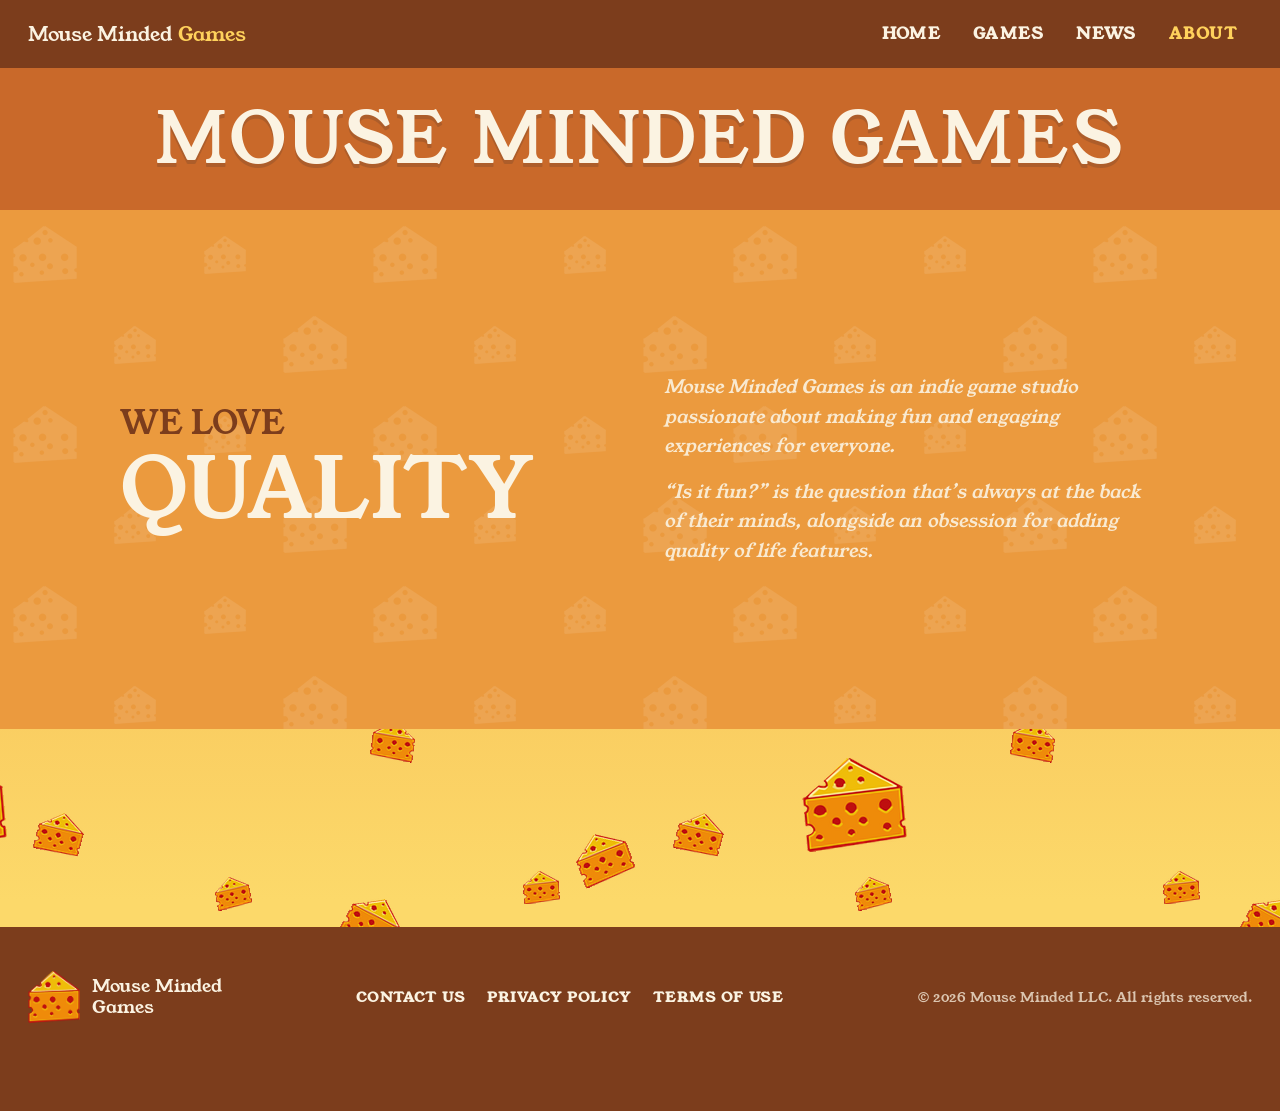
==== about.html @ b894a7b5 "Updated website updated website layout, text, etc." ====
<!doctype html>
<html lang="en">
<head>
  <meta charset="utf-8">
  <meta name="viewport" content="width=device-width, initial-scale=1">
  <title>About — Mouse Minded Games</title>
  <meta name="description" content="Mouse Minded Games — indie game studio.">
  <link rel="icon" href="img/favicon.png" type="image/png">
  <link rel="preload" href="fonts/YoungSerif-Regular.woff2" as="font" type="font/woff2" crossorigin>
  <link rel="stylesheet" href="css/style.css">
</head>
<body class="inner">
  <!-- Background: gradient + two cheese layers (back moves slower than front) -->
  <div class="bg-gradient" aria-hidden="true"></div>
  <div class="bg-layer cheese-back"  data-speed="0.15" data-mouse="6"  aria-hidden="true"></div>
  <div class="bg-layer cheese-front" data-speed="0.4"  data-mouse="18" aria-hidden="true"></div>

  <!-- Top bar -->
  <header class="site-header">
    <div class="header-inner">
      <a class="brand" href="index.html">Mouse Minded <em>Games</em></a>
      <nav class="site-nav" aria-label="Main">
        <a href="index.html">Home</a>
        <a href="games.html">Games</a>
        <a href="news.html">News</a>
        <a href="about.html" aria-current="page">About</a>
      </nav>
    </div>
  </header>

  <main id="top">
    <!-- Page title band (solid) -->
    <section class="band band-solid band-title">
      <div class="wrap"><h1 class="page-title">Mouse Minded Games</h1></div>
    </section>

    <!-- Description band (stamped): big statement + copy -->
    <section class="band band-stamp band-stamped band-grow">
      <div class="wrap about-grid">
        <h2 class="big-statement"><small>We love</small><span>quality</span></h2>
        <div class="about-copy">
          <p>Mouse Minded Games is an indie game studio passionate about making fun and engaging experiences for everyone.</p>
          <p>&ldquo;Is it fun?&rdquo; is the question that&rsquo;s always at the back of their minds, alongside an obsession for adding quality of life features.</p>
        </div>
      </div>
    </section>

    <!-- Open space: background cheese shows through -->
    <div class="dead-space" aria-hidden="true"></div>
  </main>

  <!-- Bottom bar -->
  <footer class="site-footer">
    <div class="footer-inner">
      <a class="footer-brand" href="index.html">
        <img src="img/cheese.png" alt="" width="52" height="52">
        <span>Mouse Minded<br>Games</span>
      </a>
      <nav class="footer-links" aria-label="Footer">
        <a href="#" class="dead-link" aria-disabled="true">Contact Us</a>
        <a href="#" class="dead-link" aria-disabled="true">Privacy Policy</a>
        <a href="#" class="dead-link" aria-disabled="true">Terms of Use</a>
      </nav>
      <p class="copyright">&copy; <span id="year">2026</span> Mouse Minded LLC. All rights reserved.</p>
    </div>
  </footer>

  <script src="js/main.js"></script>
</body>
</html>
---- css/style.css ----
/* ---------- Font ---------- */
@font-face {
  font-family: "Young Serif";
  src: url("../fonts/YoungSerif-Regular.woff2") format("woff2");
  font-weight: 400;
  font-display: swap;
}

/* ---------- Theme (edit colors here) ---------- */
:root {
  /* primaries (warm cheese tones) */
  --white:  #fbf3e2;   /* bone white */
  --gold:   #ffd25c;   /* gouda gold */
  --orange: #f29a38;   /* cheddar */
  --red:    #d4562e;   /* rind red */
  /* contrast */
  --cream:  #fff4d6;   /* panel fill (butter cream) */
  --maroon: #5a2d14;   /* text on cream */
  --brown:  #8a4820;
  --soft-text: #9a7154;   /* muted brown for descriptions */
  --rust:   #7c3d1c;   /* top + bottom bars (toasted crust) */
  --clay:   #c9692a;   /* logo + info bands (aged cheddar) */
  --brick:  #eb9a3e;   /* coming soon band (golden cheddar) */

  /* background gradient: top -> bottom */
  --grad-top:    #f2a05c;
  --grad-mid:    #f7bd55;
  --grad-bottom: #fcd96a;

  /* band colors */
  --band-logo:   var(--clay);
  --band-coming: var(--brick);
  --band-info:   var(--clay);
  --stamp-opacity: 0.1;   /* cheese pattern inside the Coming Soon band */

  /* spacing */
  --top-space: var(--dead-space);  /* open space under the top bar (matches the bottom) */
  --dead-space: 22vh;     /* open space above the bottom bar */

  --radius: 18px;
  --max: 1080px;
  --font: "Young Serif", Georgia, serif;
}

* { box-sizing: border-box; }
html { scroll-behavior: smooth; }
body {
  margin: 0;
  min-height: 100vh;
  display: flex;
  flex-direction: column;
  background: var(--grad-bottom);
  color: var(--white);
  font-family: var(--font);
  line-height: 1.6;
}
a { color: inherit; }
img { max-width: 100%; height: auto; display: block; }
.wrap { width: 100%; max-width: var(--max); margin: 0 auto; padding: 0 20px; }

/* ---------- Background ---------- */
.bg-gradient {
  position: fixed;
  inset: 0;
  z-index: -3;
  background: linear-gradient(to bottom, var(--grad-top) 0%, var(--grad-mid) 50%, var(--grad-bottom) 100%);
}
/* Each cheese layer is a seamless tile, oversized by one tile so it can drift without showing edges. */
.bg-layer {
  position: fixed;
  inset: calc(var(--tile) * -1);
  background-repeat: repeat;
  background-size: var(--tile) var(--tile);
  will-change: transform;
  pointer-events: none;
}
.cheese-back  { --tile: 640px; z-index: -2; background-image: url("../img/cheese-back.png"); }
.cheese-front { --tile: 900px; z-index: -1; background-image: url("../img/cheese-front.png"); }

/* ---------- Header ---------- */
.site-header {
  position: sticky;
  top: 0;
  z-index: 10;
  background: var(--rust);
}
.header-inner {
  padding: 0 28px;          /* full width: brand far left, links far right */
  display: flex;
  align-items: center;
  justify-content: space-between;
  gap: 16px;
  min-height: 68px;
  flex-wrap: wrap;
}
.brand {
  display: flex;
  align-items: center;
  gap: 0.28em;
  text-decoration: none;
  font-size: 1.25rem;
  color: var(--white);
}
.brand em { font-style: normal; color: var(--gold); }
.site-nav { display: flex; gap: 4px; }
.site-nav a,
.footer-links a {
  text-transform: uppercase;
  font-weight: 700;
  letter-spacing: 0.08em;
  text-decoration: none;
}
.site-nav a {
  padding: 8px 14px;
  border-radius: 999px;
  color: var(--white);
  transition: color .15s, background .15s;
}
.site-nav a:hover { color: var(--maroon); background: var(--gold); }

/* ---------- Bands ---------- */
main { flex: 1; padding-top: var(--top-space); }
/* Inner pages: no top spacer; the description band grows by the same amount instead */
.inner main { padding-top: 0; }
.inner .band-grow {
  padding-top: calc(64px + var(--top-space) / 2);
  padding-bottom: calc(64px + var(--top-space) / 2);
}
.band {
  position: relative;
  padding: 40px 0;
}
.band-logo   { background: var(--band-logo); padding: 32px 0; }
.band-coming { background: var(--band-coming); padding: 48px 0; }
.band-info   { background: var(--band-info); }

/* Stamped cheese pattern inside a band (does not move with parallax) */
.band-stamp { isolation: isolate; }
.band-stamp::before {
  content: "";
  position: absolute;
  inset: 0;
  z-index: -1;
  background: url("../img/cheese-stamp.png") repeat;
  background-size: 360px 360px;
  opacity: var(--stamp-opacity);
}

.logo-row {
  display: flex;
  align-items: center;
  justify-content: center;
  gap: 64px;
}
.mascot { width: auto; height: 210px; flex-shrink: 0; }
.logo { width: min(640px, 100%); min-width: 0; }

/* Preview: image is scaled up to fill the masked frame (hides the blurred edges). */
.preview {
  position: relative;
  aspect-ratio: 2 / 1;
  max-width: 820px;
  margin: 0 auto;
  border-radius: var(--radius);
  overflow: hidden;
  border: 5px solid var(--gold);
  box-shadow: 0 10px 24px rgba(90, 58, 44, 0.22);
}
.preview img {
  width: 100%;
  height: 100%;
  object-fit: cover;
  transform: scale(1.12);
}

/* Logo-style text: gold gradient fill with a red outline (matches the Mouse Minded wordmark).
   The outline is drawn by ::before underneath; the gradient fill is the inner <span>. */
.cheesy-text {
  position: absolute;
  inset: 0;
  margin: 0;
  display: grid;
  place-items: center;
  font-weight: 400;
  font-size: clamp(2.2rem, 8vw, 5rem);
  line-height: 1;
}
.cheesy-text::before {
  content: attr(data-text);
  grid-area: 1 / 1;
  color: var(--red);
  /* outline = ring of shadows around the letters */
  text-shadow:
    0.045em 0.000em 0 var(--red),
    0.042em 0.017em 0 var(--red),
    0.032em 0.032em 0 var(--red),
    0.017em 0.042em 0 var(--red),
    0.000em 0.045em 0 var(--red),
    -0.017em 0.042em 0 var(--red),
    -0.032em 0.032em 0 var(--red),
    -0.042em 0.017em 0 var(--red),
    -0.045em 0.000em 0 var(--red),
    -0.042em -0.017em 0 var(--red),
    -0.032em -0.032em 0 var(--red),
    -0.017em -0.042em 0 var(--red),
    -0.000em -0.045em 0 var(--red),
    0.017em -0.042em 0 var(--red),
    0.032em -0.032em 0 var(--red),
    0.042em -0.017em 0 var(--red),
    0 0.08em 0 rgba(90, 58, 44, 0.3);
}
.cheesy-text span {
  grid-area: 1 / 1;
  position: relative;
  background: linear-gradient(to bottom, var(--orange) 15%, var(--gold) 70%);
  -webkit-background-clip: text;
  background-clip: text;
  color: transparent;
}

/* ---------- Panels ---------- */
.panel {
  background: var(--cream);
  color: var(--maroon);
  border-radius: var(--radius);
  padding: 24px 26px;
  box-shadow: 0 5px 0 rgba(90, 58, 44, 0.2);
  scroll-margin-top: 90px;
}
.panel h2 { margin: 0 0 6px; font-weight: 400; font-size: 1.5rem; color: var(--red); }
.panel p { margin: 0; color: var(--soft-text); }

.lede {
  width: fit-content;
  max-width: 100%;
  margin: 32px auto 0;
  padding: 14px 32px;
  font-size: 1.35rem;
  text-align: center;
  font-style: italic;
  color: var(--soft-text);
}

.grid { display: grid; grid-template-columns: repeat(auto-fit, minmax(240px, 1fr)); gap: 24px; }

.dead-space { height: var(--dead-space); }

/* Make the cheesy heading usable outside the preview frame */
.cheesy-text.inline { position: relative; inset: auto; }

/* ---------- Inner pages ---------- */
.band.band-title { padding: 36px 0; text-align: center; }
.page-title {
  margin: 0;
  font-weight: 400;
  font-size: clamp(2.4rem, 7vw, 4.4rem);
  line-height: 1;
  letter-spacing: 0.04em;
  text-transform: uppercase;
  color: var(--white);
  text-shadow: 0 4px 0 rgba(90, 58, 44, 0.25);
}
.band-solid { background: var(--band-info); padding: 72px 0; }
.band-stamped { background: var(--band-coming); padding: 64px 0; }

.about-grid {
  display: grid;
  grid-template-columns: minmax(0, 1fr) minmax(0, 1fr);
  gap: 48px;
  align-items: center;
}
.big-statement {
  margin: 0;
  font-weight: 400;
  text-transform: uppercase;
  line-height: 1;
  color: var(--white);
}
.big-statement small { display: block; font-size: clamp(1.4rem, 3vw, 2rem); margin-bottom: 8px; color: var(--gold); }
.big-statement span  { display: block; font-size: clamp(2.8rem, 7vw, 5.2rem); }
.band-stamped .big-statement small { color: var(--rust); }
.about-copy p { margin: 0 0 16px; font-size: 1.15rem; font-style: italic; color: var(--white); opacity: 0.9; }
.about-copy p:last-child { margin-bottom: 0; }

/* nav: highlight current page */
.site-nav a[aria-current="page"] { color: var(--gold); }
.panel h2 a { text-decoration: none; }
.panel h2 a:hover { text-decoration: underline; }
.brand, .footer-brand { text-decoration: none; }

/* ---------- Footer ---------- */
.site-footer {
  background: var(--rust);
  padding: 44px 0 88px;     /* tall tail under the links */
  font-size: 0.9rem;
}
.footer-inner {
  display: flex;
  justify-content: space-between;
  align-items: center;
  gap: 24px;
  flex-wrap: wrap;
  padding: 0 28px;          /* full width: brand far left, copyright far right */
}
.footer-brand {
  display: flex;
  align-items: center;
  gap: 12px;
  color: var(--white);
  font-size: 1.15rem;
  line-height: 1.15;
}
.footer-brand img { width: 52px; height: 52px; }
.footer-links { display: flex; gap: 22px; flex-wrap: wrap; }
.footer-links a { color: var(--white); }
.footer-links a:hover { color: var(--gold); }
.copyright { margin: 0; color: var(--white); opacity: 0.75; }

@media (max-width: 600px) {
  .header-inner { justify-content: center; padding-top: 8px; padding-bottom: 8px; }
  .footer-inner { flex-direction: column; text-align: center; padding: 0 16px; }
  .footer-links { justify-content: center; }
  .band-coming { padding: 32px 0; }
  .lede { font-size: 1.1rem; padding: 12px 22px; }
  .header-inner { padding: 8px 16px; }
  .logo-row { gap: 16px; }
  .about-grid { grid-template-columns: 1fr; gap: 28px; text-align: center; }
  .band-solid { padding: 48px 0; }
  .mascot { height: 110px; }
}
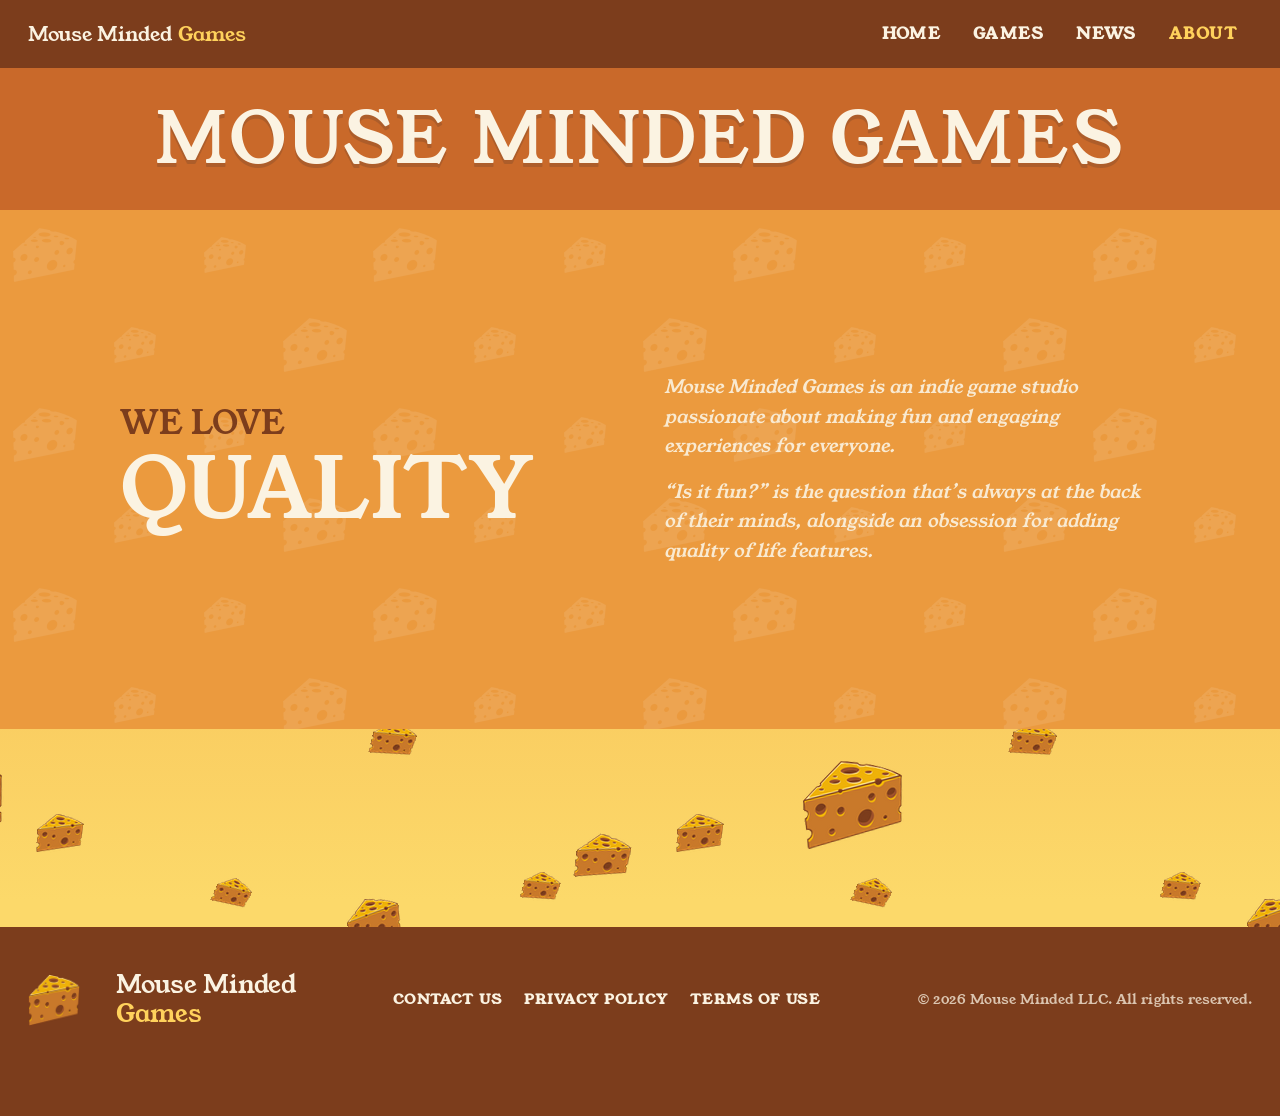
==== commit 5823cd74: "updated background updated background" ====
--- a/about.html
+++ b/about.html
@@ -5,9 +5,9 @@
   <meta name="viewport" content="width=device-width, initial-scale=1">
   <title>About — Mouse Minded Games</title>
   <meta name="description" content="Mouse Minded Games — indie game studio.">
-  <link rel="icon" href="img/favicon.png" type="image/png">
+  <link rel="icon" href="img/favicon.png?v=4" type="image/png">
   <link rel="preload" href="fonts/YoungSerif-Regular.woff2" as="font" type="font/woff2" crossorigin>
-  <link rel="stylesheet" href="css/style.css">
+  <link rel="stylesheet" href="css/style.css?v=4">
 </head>
 <body class="inner">
   <!-- Background: gradient + two cheese layers (back moves slower than front) -->
@@ -53,8 +53,8 @@
   <footer class="site-footer">
     <div class="footer-inner">
       <a class="footer-brand" href="index.html">
-        <img src="img/cheese.png" alt="" width="52" height="52">
-        <span>Mouse Minded<br>Games</span>
+        <img src="img/cheese.png?v=4" alt="" width="52" height="52">
+        <span>Mouse Minded<br><em>Games</em></span>
       </a>
       <nav class="footer-links" aria-label="Footer">
         <a href="#" class="dead-link" aria-disabled="true">Contact Us</a>
@@ -65,6 +65,6 @@
     </div>
   </footer>
 
-  <script src="js/main.js"></script>
+  <script src="js/main.js?v=4"></script>
 </body>
 </html>
--- a/css/style.css
+++ b/css/style.css
@@ -74,8 +74,8 @@
   will-change: transform;
   pointer-events: none;
 }
-.cheese-back  { --tile: 640px; z-index: -2; background-image: url("../img/cheese-back.png"); }
-.cheese-front { --tile: 900px; z-index: -1; background-image: url("../img/cheese-front.png"); }
+.cheese-back  { --tile: 640px; z-index: -2; background-image: url("../img/cheese-back.png?v=4"); }
+.cheese-front { --tile: 900px; z-index: -1; background-image: url("../img/cheese-front.png?v=4"); }
 
 /* ---------- Header ---------- */
 .site-header {
@@ -141,7 +141,7 @@
   position: absolute;
   inset: 0;
   z-index: -1;
-  background: url("../img/cheese-stamp.png") repeat;
+  background: url("../img/cheese-stamp.png?v=4") repeat;
   background-size: 360px 360px;
   opacity: var(--stamp-opacity);
 }
@@ -305,12 +305,13 @@
 .footer-brand {
   display: flex;
   align-items: center;
-  gap: 12px;
-  color: var(--white);
-  font-size: 1.15rem;
+  gap: 36px;
+  color: var(--white);
+  font-size: 1.55rem;
   line-height: 1.15;
 }
 .footer-brand img { width: 52px; height: 52px; }
+.footer-brand em { font-style: normal; color: var(--gold); }
 .footer-links { display: flex; gap: 22px; flex-wrap: wrap; }
 .footer-links a { color: var(--white); }
 .footer-links a:hover { color: var(--gold); }
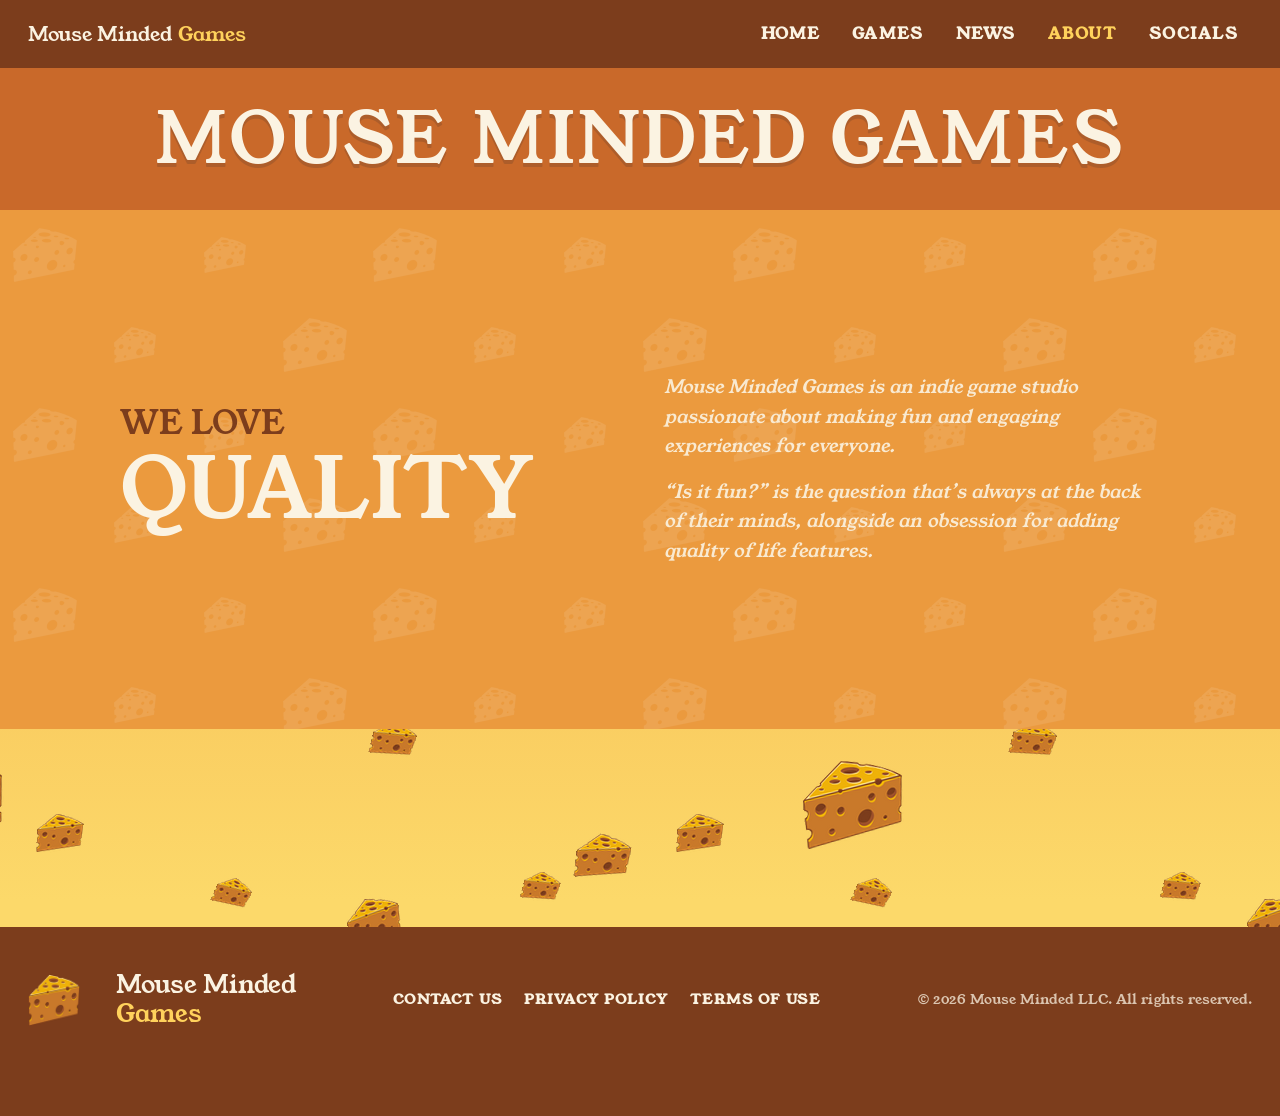
==== commit 66d6279f: "Updated Socials updated socials, news, coming soon" ====
--- a/about.html
+++ b/about.html
@@ -5,9 +5,9 @@
   <meta name="viewport" content="width=device-width, initial-scale=1">
   <title>About — Mouse Minded Games</title>
   <meta name="description" content="Mouse Minded Games — indie game studio.">
-  <link rel="icon" href="img/favicon.png?v=4" type="image/png">
-  <link rel="preload" href="fonts/YoungSerif-Regular.woff2" as="font" type="font/woff2" crossorigin>
-  <link rel="stylesheet" href="css/style.css?v=4">
+  <link rel="icon" href="img/favicon.png?v=__BUILD__" type="image/png">
+  <link rel="preload" href="fonts/YoungSerif-Regular.woff2?v=__BUILD__" as="font" type="font/woff2" crossorigin>
+  <link rel="stylesheet" href="css/style.css?v=__BUILD__">
 </head>
 <body class="inner">
   <!-- Background: gradient + two cheese layers (back moves slower than front) -->
@@ -24,6 +24,7 @@
         <a href="games.html">Games</a>
         <a href="news.html">News</a>
         <a href="about.html" aria-current="page">About</a>
+        <a href="socials.html">Socials</a>
       </nav>
     </div>
   </header>
@@ -53,7 +54,7 @@
   <footer class="site-footer">
     <div class="footer-inner">
       <a class="footer-brand" href="index.html">
-        <img src="img/cheese.png?v=4" alt="" width="52" height="52">
+        <img src="img/cheese.png?v=__BUILD__" alt="" width="52" height="52">
         <span>Mouse Minded<br><em>Games</em></span>
       </a>
       <nav class="footer-links" aria-label="Footer">
@@ -65,6 +66,6 @@
     </div>
   </footer>
 
-  <script src="js/main.js?v=4"></script>
+  <script src="js/main.js?v=__BUILD__"></script>
 </body>
 </html>
--- a/css/style.css
+++ b/css/style.css
@@ -1,7 +1,7 @@
 /* ---------- Font ---------- */
 @font-face {
   font-family: "Young Serif";
-  src: url("../fonts/YoungSerif-Regular.woff2") format("woff2");
+  src: url("../fonts/YoungSerif-Regular.woff2?v=__BUILD__") format("woff2");
   font-weight: 400;
   font-display: swap;
 }
@@ -74,8 +74,8 @@
   will-change: transform;
   pointer-events: none;
 }
-.cheese-back  { --tile: 640px; z-index: -2; background-image: url("../img/cheese-back.png?v=4"); }
-.cheese-front { --tile: 900px; z-index: -1; background-image: url("../img/cheese-front.png?v=4"); }
+.cheese-back  { --tile: 640px; z-index: -2; background-image: url("../img/cheese-back.png?v=__BUILD__"); }
+.cheese-front { --tile: 900px; z-index: -1; background-image: url("../img/cheese-front.png?v=__BUILD__"); }
 
 /* ---------- Header ---------- */
 .site-header {
@@ -141,7 +141,7 @@
   position: absolute;
   inset: 0;
   z-index: -1;
-  background: url("../img/cheese-stamp.png?v=4") repeat;
+  background: url("../img/cheese-stamp.png?v=__BUILD__") repeat;
   background-size: 360px 360px;
   opacity: var(--stamp-opacity);
 }
@@ -288,6 +288,39 @@
 .panel h2 a:hover { text-decoration: underline; }
 .brand, .footer-brand { text-decoration: none; }
 
+/* ---------- Socials ---------- */
+.social-row {
+  display: flex;
+  justify-content: center;
+  flex-wrap: wrap;
+  gap: 56px;
+  margin-top: 48px;
+}
+.social-card {
+  display: flex;
+  flex-direction: column;
+  align-items: center;
+  gap: 18px;
+  width: 220px;
+  text-decoration: none;
+  transition: transform .15s;
+}
+.social-card:hover { transform: translateY(-4px); }
+.social-card img {
+  width: 160px;
+  height: 160px;
+  object-fit: contain;
+  filter: drop-shadow(0 6px 0 rgba(90, 58, 44, 0.25));
+}
+.social-name {
+  width: 100%;
+  padding: 12px 16px;
+  text-align: center;
+  font-size: 1.2rem;
+  color: var(--maroon);
+}
+.social-name small { display: block; font-size: 0.95rem; color: var(--soft-text); }
+
 /* ---------- Footer ---------- */
 .site-footer {
   background: var(--rust);
@@ -325,6 +358,11 @@
   .lede { font-size: 1.1rem; padding: 12px 22px; }
   .header-inner { padding: 8px 16px; }
   .logo-row { gap: 16px; }
+  .social-row { gap: 28px; }
+  .site-nav { flex-wrap: wrap; justify-content: center; gap: 2px; }
+  .site-nav a { padding: 6px 9px; font-size: 0.85rem; letter-spacing: 0.04em; }
+  .social-card { width: 150px; }
+  .social-card img { width: 110px; height: 110px; }
   .about-grid { grid-template-columns: 1fr; gap: 28px; text-align: center; }
   .band-solid { padding: 48px 0; }
   .mascot { height: 110px; }
